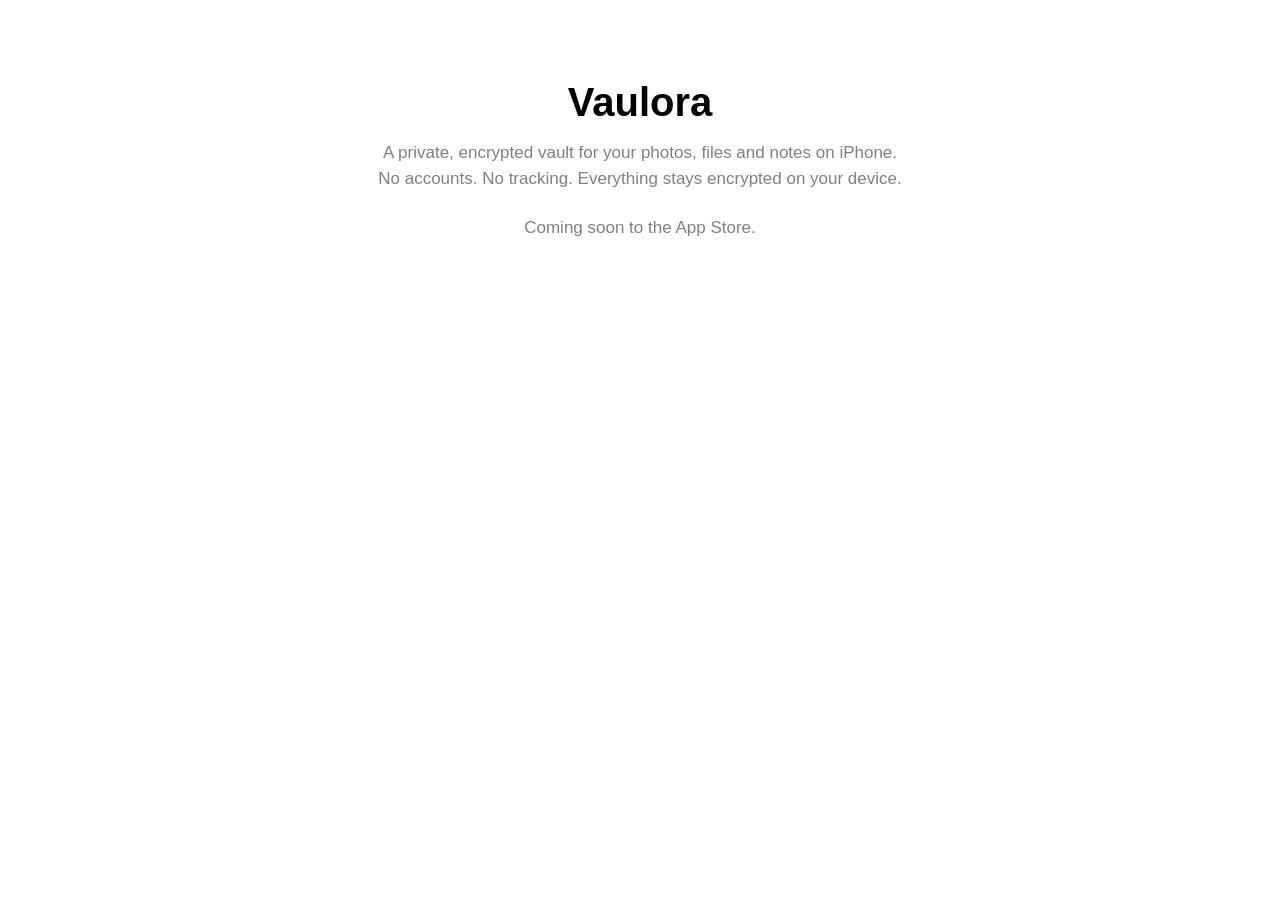
==== index.html @ 3cbb9f8a "Phase 1: encrypted vault core, unlock, biometrics, recovery key, auto-lock - Argon2id (libsodium via" ====
<!doctype html>
<html lang="en">
<head>
<meta charset="utf-8">
<meta name="viewport" content="width=device-width, initial-scale=1">
<title>Vaulora</title>
<meta name="description" content="Vaulora: a private, encrypted vault for your photos, files and notes on iPhone.">
<style>
  :root { color-scheme: light dark; --accent: #5A5BD1; }
  body { margin: 0; font: 17px/1.5 -apple-system, BlinkMacSystemFont, "Helvetica Neue", sans-serif; background: Canvas; color: CanvasText; }
  main { max-width: 640px; margin: 0 auto; padding: 72px 16px; text-align: center; }
  h1 { font-size: 40px; margin: 0 0 8px; }
  p { color: GrayText; margin: 0 0 24px; }
  a { color: var(--accent); }
</style>
</head>
<body>
<main>
  <h1>Vaulora</h1>
  <p>A private, encrypted vault for your photos, files and notes on iPhone.<br>No accounts. No tracking. Everything stays encrypted on your device.</p>
  <p>Coming soon to the App Store.</p>
</main>
</body>
</html>
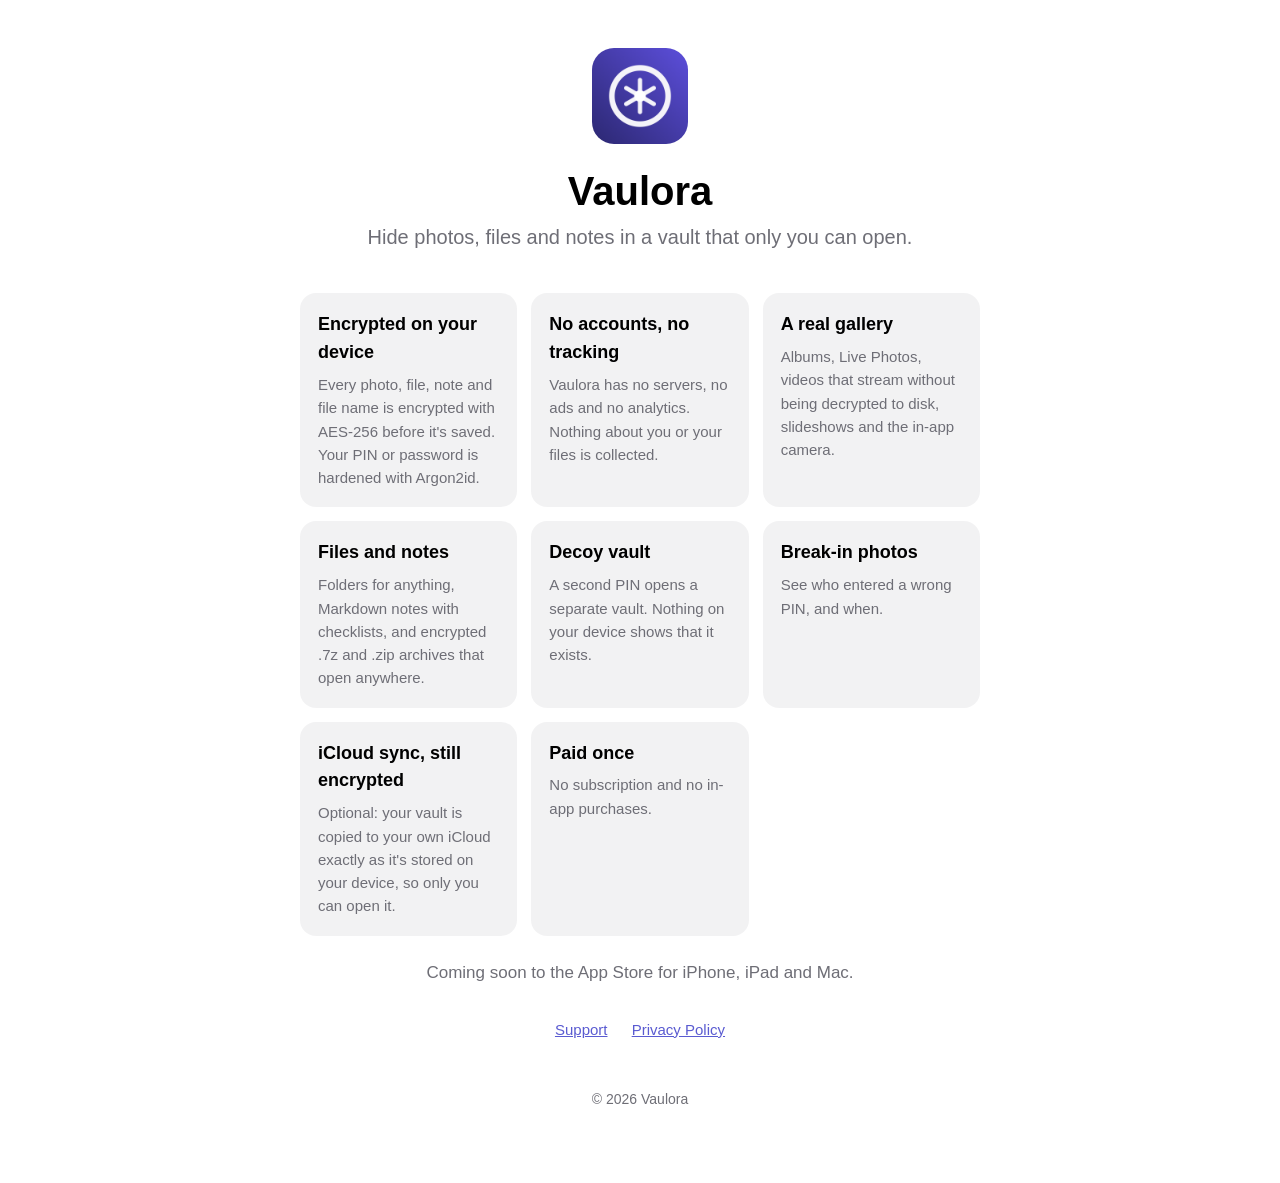
==== commit bc5fd0ae: "Phase 8: iPad and Mac, polish, App Store materials - iPhone + iPad (all orientations), Apple-silicon" ====
--- a/index.html
+++ b/index.html
@@ -3,22 +3,34 @@
 <head>
 <meta charset="utf-8">
 <meta name="viewport" content="width=device-width, initial-scale=1">
-<title>Vaulora</title>
-<meta name="description" content="Vaulora: a private, encrypted vault for your photos, files and notes on iPhone.">
-<style>
-  :root { color-scheme: light dark; --accent: #5A5BD1; }
-  body { margin: 0; font: 17px/1.5 -apple-system, BlinkMacSystemFont, "Helvetica Neue", sans-serif; background: Canvas; color: CanvasText; }
-  main { max-width: 640px; margin: 0 auto; padding: 72px 16px; text-align: center; }
-  h1 { font-size: 40px; margin: 0 0 8px; }
-  p { color: GrayText; margin: 0 0 24px; }
-  a { color: var(--accent); }
-</style>
+<title>Vaulora: Secure Folder &amp; Vault</title>
+<meta name="description" content="Vaulora is a private, encrypted vault for your photos, files and notes on iPhone, iPad and Mac. No accounts, no tracking.">
+<link rel="icon" href="assets/icon.png">
+<link rel="stylesheet" href="assets/style.css">
 </head>
 <body>
 <main>
-  <h1>Vaulora</h1>
-  <p>A private, encrypted vault for your photos, files and notes on iPhone.<br>No accounts. No tracking. Everything stays encrypted on your device.</p>
-  <p>Coming soon to the App Store.</p>
+  <header>
+    <img src="assets/icon.png" alt="">
+    <h1>Vaulora</h1>
+    <p class="lead">Hide photos, files and notes in a vault that only you can open.</p>
+  </header>
+
+  <div class="grid">
+    <div class="card"><h3>Encrypted on your device</h3><p>Every photo, file, note and file name is encrypted with AES-256 before it's saved. Your PIN or password is hardened with Argon2id.</p></div>
+    <div class="card"><h3>No accounts, no tracking</h3><p>Vaulora has no servers, no ads and no analytics. Nothing about you or your files is collected.</p></div>
+    <div class="card"><h3>A real gallery</h3><p>Albums, Live Photos, videos that stream without being decrypted to disk, slideshows and the in-app camera.</p></div>
+    <div class="card"><h3>Files and notes</h3><p>Folders for anything, Markdown notes with checklists, and encrypted .7z and .zip archives that open anywhere.</p></div>
+    <div class="card"><h3>Decoy vault</h3><p>A second PIN opens a separate vault. Nothing on your device shows that it exists.</p></div>
+    <div class="card"><h3>Break-in photos</h3><p>See who entered a wrong PIN, and when.</p></div>
+    <div class="card"><h3>iCloud sync, still encrypted</h3><p>Optional: your vault is copied to your own iCloud exactly as it's stored on your device, so only you can open it.</p></div>
+    <div class="card"><h3>Paid once</h3><p>No subscription and no in-app purchases.</p></div>
+  </div>
+
+  <p class="muted" style="text-align:center">Coming soon to the App Store for iPhone, iPad and Mac.</p>
+
+  <nav><a href="support.html">Support</a> <a href="privacy.html">Privacy Policy</a></nav>
+  <footer>© 2026 Vaulora</footer>
 </main>
 </body>
 </html>
--- a/assets/style.css
+++ b/assets/style.css
@@ -0,0 +1,21 @@
+:root { color-scheme: light dark; --accent: #5A5BD1; --muted: #6e6e76; --card: rgba(127, 127, 140, 0.1); }
+@media (prefers-color-scheme: dark) { :root { --accent: #8C88F4; --muted: #a1a1aa; } }
+* { box-sizing: border-box; }
+body { margin: 0; font: 17px/1.55 -apple-system, BlinkMacSystemFont, "SF Pro Text", "Helvetica Neue", sans-serif; background: Canvas; color: CanvasText; }
+main { max-width: 720px; margin: 0 auto; padding: 48px 20px 72px; }
+header { text-align: center; margin-bottom: 40px; }
+header img { width: 96px; height: 96px; border-radius: 22px; }
+h1 { font-size: 40px; line-height: 1.15; margin: 16px 0 8px; }
+h2 { font-size: 24px; margin: 40px 0 12px; }
+h3 { font-size: 18px; margin: 24px 0 6px; }
+p, li { color: CanvasText; }
+.lead { color: var(--muted); font-size: 20px; margin: 0; }
+.muted { color: var(--muted); }
+a { color: var(--accent); }
+.grid { display: grid; grid-template-columns: repeat(auto-fit, minmax(200px, 1fr)); gap: 14px; margin: 24px 0; }
+.card { background: var(--card); border-radius: 16px; padding: 18px; }
+.card h3 { margin-top: 0; }
+.card p { margin: 0; color: var(--muted); font-size: 15px; }
+nav { text-align: center; margin: 32px 0 0; font-size: 15px; }
+nav a { margin: 0 10px; }
+footer { text-align: center; color: var(--muted); font-size: 14px; margin-top: 48px; }
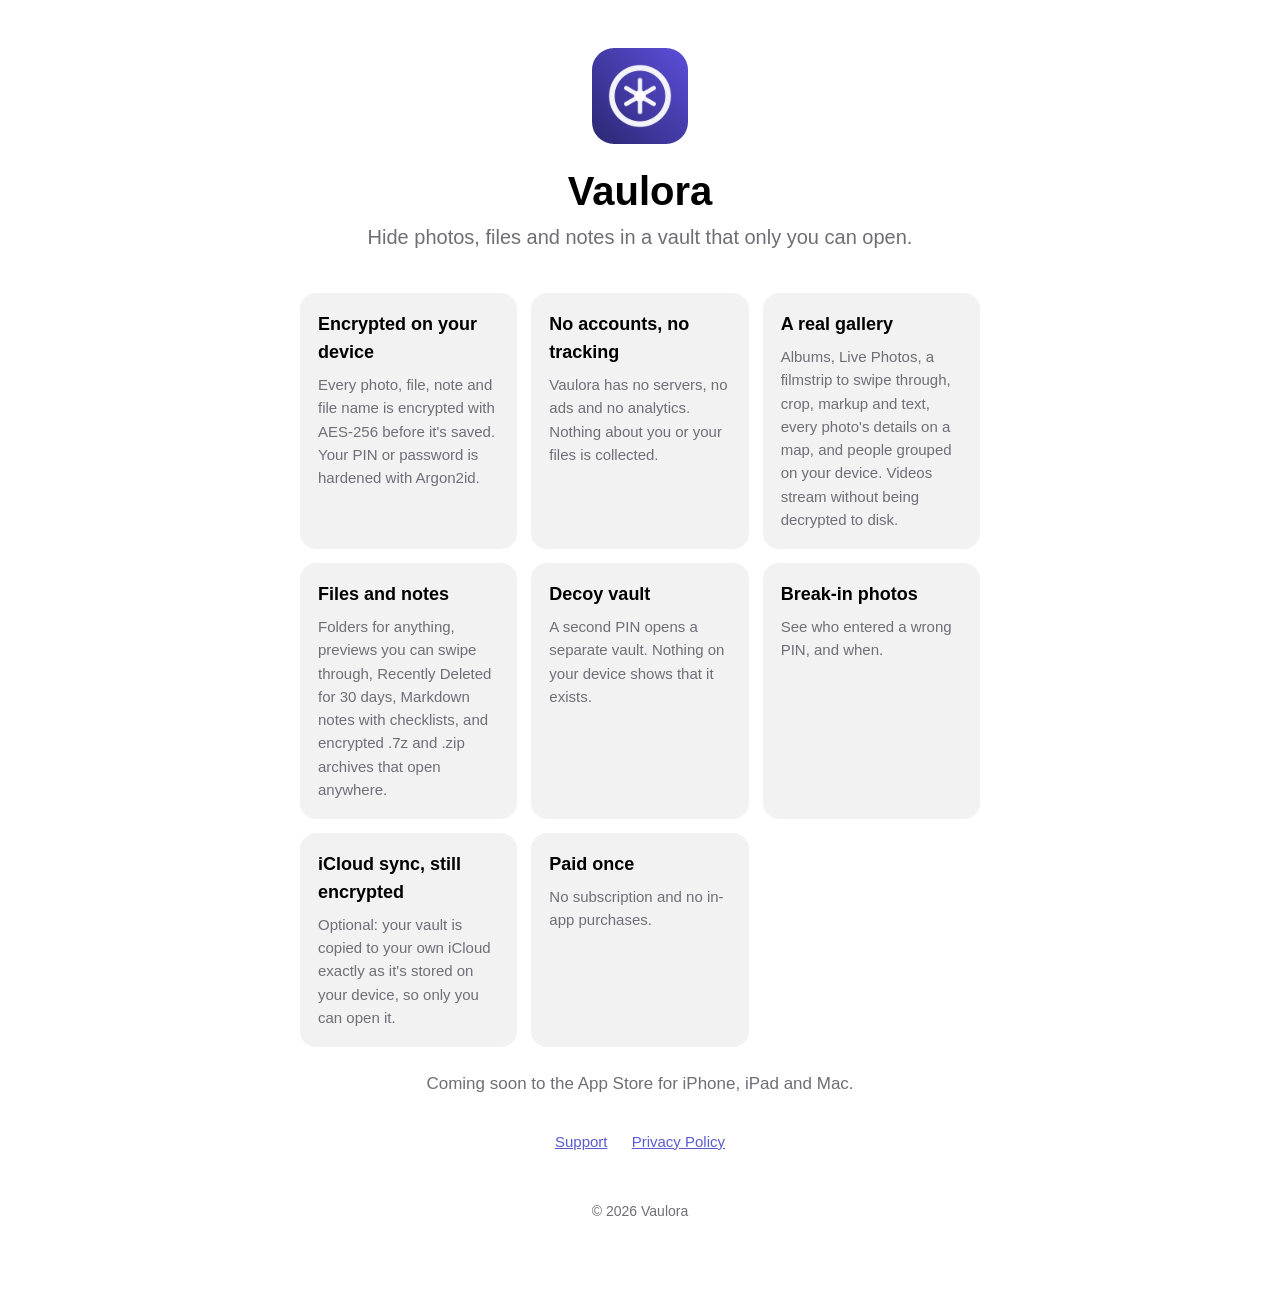
==== commit a61dfb78: "Gallery filmstrip and editing, full metadata with a map, People, swipeable file previews Gallery - F" ====
--- a/index.html
+++ b/index.html
@@ -19,8 +19,8 @@
   <div class="grid">
     <div class="card"><h3>Encrypted on your device</h3><p>Every photo, file, note and file name is encrypted with AES-256 before it's saved. Your PIN or password is hardened with Argon2id.</p></div>
     <div class="card"><h3>No accounts, no tracking</h3><p>Vaulora has no servers, no ads and no analytics. Nothing about you or your files is collected.</p></div>
-    <div class="card"><h3>A real gallery</h3><p>Albums, Live Photos, videos that stream without being decrypted to disk, slideshows and the in-app camera.</p></div>
-    <div class="card"><h3>Files and notes</h3><p>Folders for anything, Markdown notes with checklists, and encrypted .7z and .zip archives that open anywhere.</p></div>
+    <div class="card"><h3>A real gallery</h3><p>Albums, Live Photos, a filmstrip to swipe through, crop, markup and text, every photo's details on a map, and people grouped on your device. Videos stream without being decrypted to disk.</p></div>
+    <div class="card"><h3>Files and notes</h3><p>Folders for anything, previews you can swipe through, Recently Deleted for 30 days, Markdown notes with checklists, and encrypted .7z and .zip archives that open anywhere.</p></div>
     <div class="card"><h3>Decoy vault</h3><p>A second PIN opens a separate vault. Nothing on your device shows that it exists.</p></div>
     <div class="card"><h3>Break-in photos</h3><p>See who entered a wrong PIN, and when.</p></div>
     <div class="card"><h3>iCloud sync, still encrypted</h3><p>Optional: your vault is copied to your own iCloud exactly as it's stored on your device, so only you can open it.</p></div>
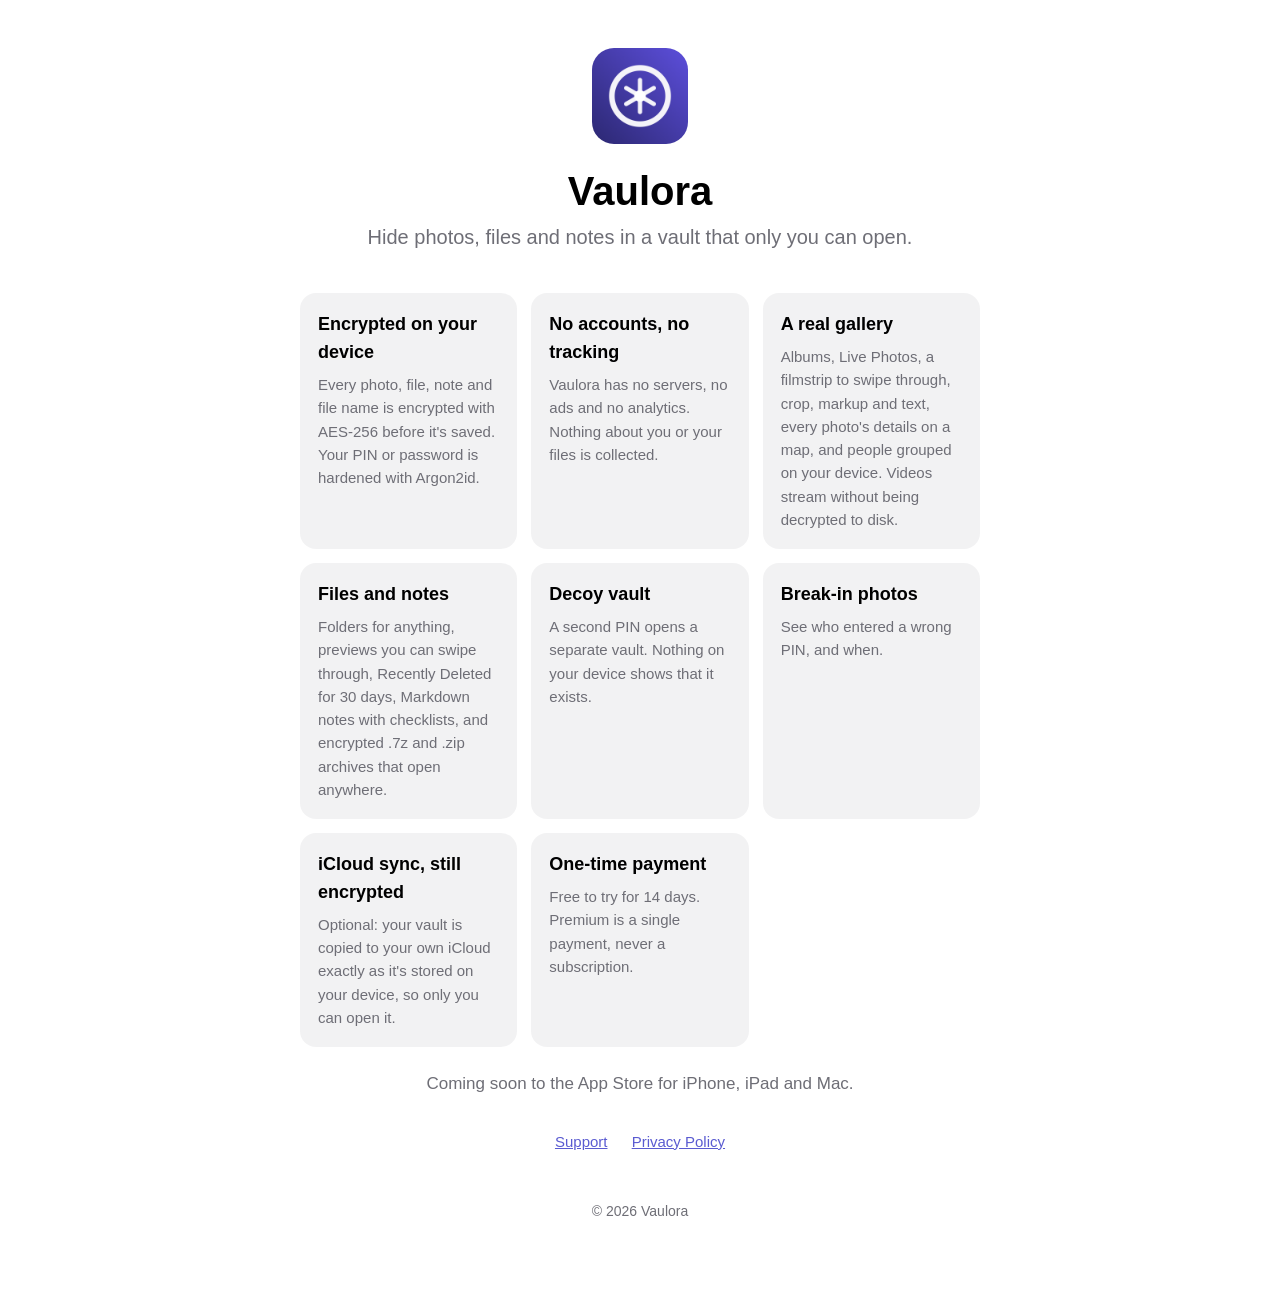
==== commit 3b493ed9: "Premium: free 14-day trial, 50-item free tier, Lifetime Premium as a one-time payment - StoreKit 2 o" ====
--- a/index.html
+++ b/index.html
@@ -24,7 +24,7 @@
     <div class="card"><h3>Decoy vault</h3><p>A second PIN opens a separate vault. Nothing on your device shows that it exists.</p></div>
     <div class="card"><h3>Break-in photos</h3><p>See who entered a wrong PIN, and when.</p></div>
     <div class="card"><h3>iCloud sync, still encrypted</h3><p>Optional: your vault is copied to your own iCloud exactly as it's stored on your device, so only you can open it.</p></div>
-    <div class="card"><h3>Paid once</h3><p>No subscription and no in-app purchases.</p></div>
+    <div class="card"><h3>One-time payment</h3><p>Free to try for 14 days. Premium is a single payment, never a subscription.</p></div>
   </div>
 
   <p class="muted" style="text-align:center">Coming soon to the App Store for iPhone, iPad and Mac.</p>
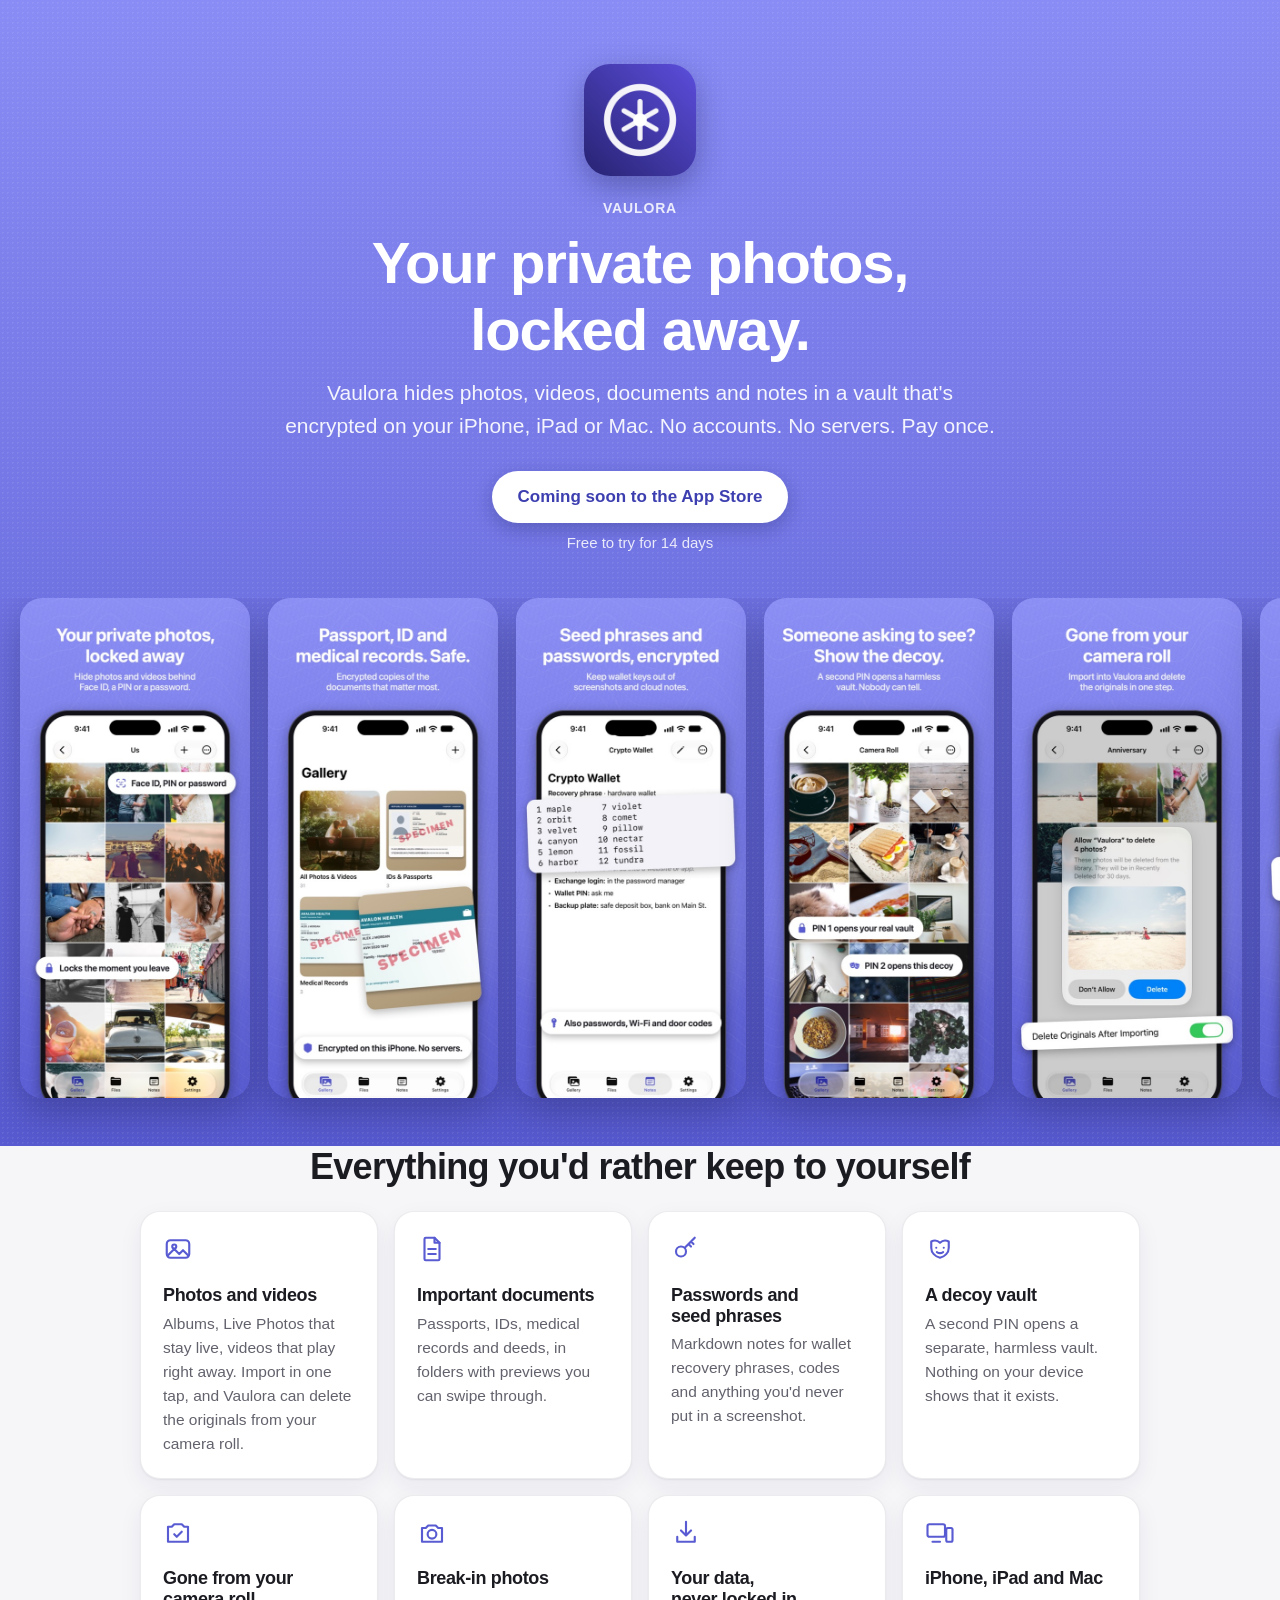
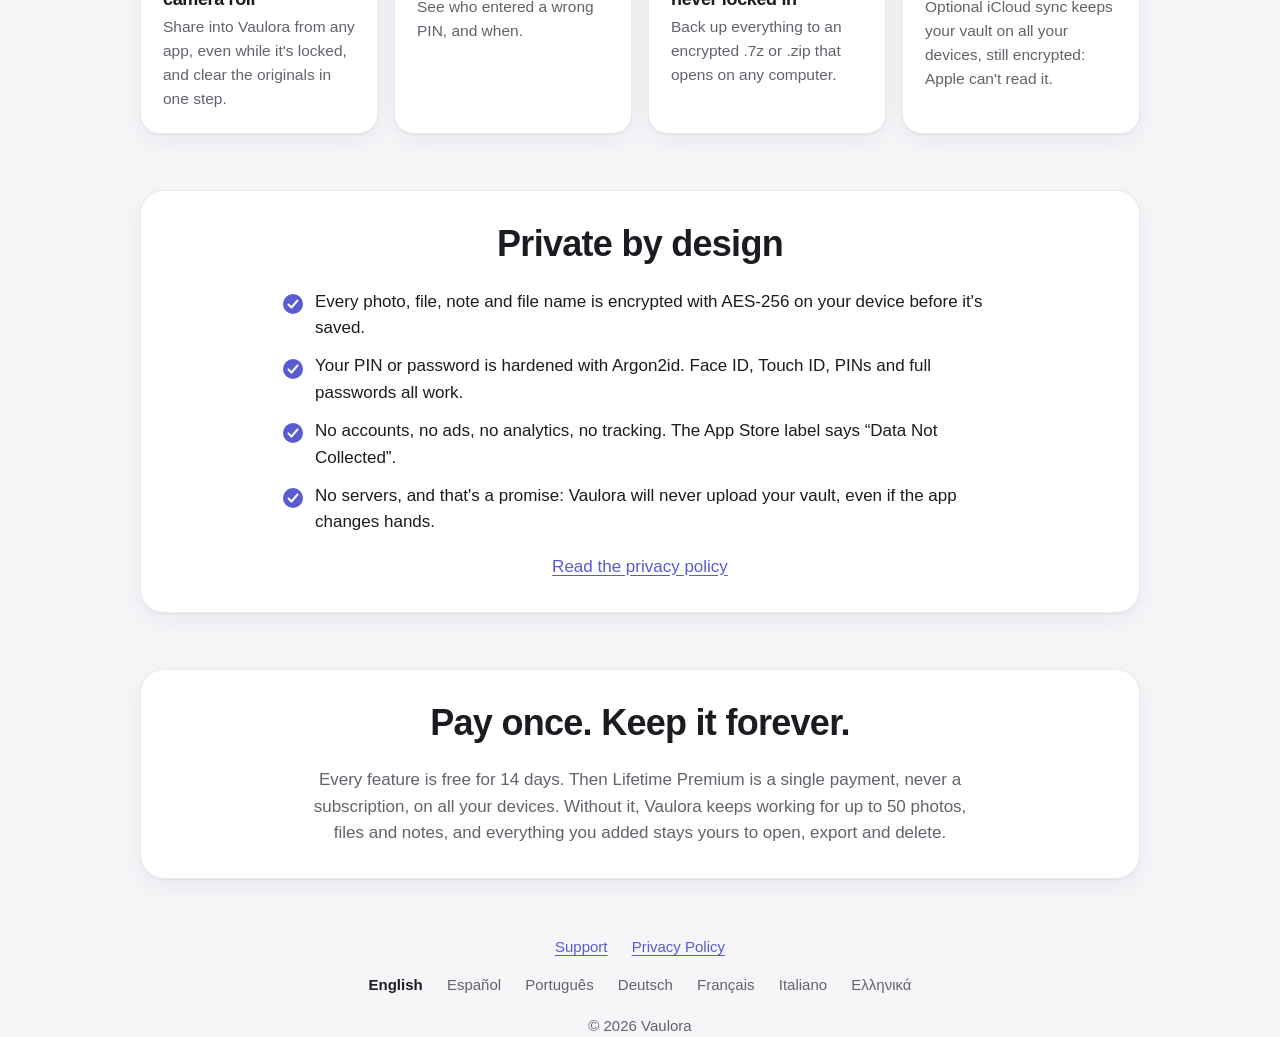
==== commit e41ade65: "Website: landing page in seven languages, with the screenshots, features, privacy and pricing; suppo" ====
--- a/index.html
+++ b/index.html
@@ -3,34 +3,114 @@
 <head>
 <meta charset="utf-8">
 <meta name="viewport" content="width=device-width, initial-scale=1">
-<title>Vaulora: Secure Folder &amp; Vault</title>
-<meta name="description" content="Vaulora is a private, encrypted vault for your photos, files and notes on iPhone, iPad and Mac. No accounts, no tracking.">
+<title>Vaulora: Photo Vault &amp; Locker</title>
+<meta name="description" content="Hide photos, videos, documents and notes in a vault encrypted on your iPhone, iPad or Mac. No accounts. No servers. Pay once.">
+<link rel="canonical" href="https://vaulora.xyz/">
+<link rel="alternate" hreflang="en" href="https://vaulora.xyz/">
+<link rel="alternate" hreflang="es-MX" href="https://vaulora.xyz/es/">
+<link rel="alternate" hreflang="pt-BR" href="https://vaulora.xyz/pt-br/">
+<link rel="alternate" hreflang="de" href="https://vaulora.xyz/de/">
+<link rel="alternate" hreflang="fr" href="https://vaulora.xyz/fr/">
+<link rel="alternate" hreflang="it" href="https://vaulora.xyz/it/">
+<link rel="alternate" hreflang="el" href="https://vaulora.xyz/el/">
+<link rel="alternate" hreflang="x-default" href="https://vaulora.xyz/">
+<meta property="og:title" content="Vaulora: Photo Vault &amp; Locker">
+<meta property="og:description" content="Hide photos, videos, documents and notes in a vault encrypted on your iPhone, iPad or Mac. No accounts. No servers. Pay once.">
+<meta property="og:image" content="https://vaulora.xyz/assets/screens/iphone-01-us.jpg">
+<meta property="og:url" content="https://vaulora.xyz/">
+<meta name="twitter:card" content="summary_large_image">
+<meta name="theme-color" content="#585BD1">
 <link rel="icon" href="assets/icon.png">
-<link rel="stylesheet" href="assets/style.css">
+<link rel="apple-touch-icon" href="assets/apple-touch-icon.png">
+<link rel="stylesheet" href="assets/site.css">
 </head>
 <body>
-<main>
-  <header>
-    <img src="assets/icon.png" alt="">
-    <h1>Vaulora</h1>
-    <p class="lead">Hide photos, files and notes in a vault that only you can open.</p>
-  </header>
-
-  <div class="grid">
-    <div class="card"><h3>Encrypted on your device</h3><p>Every photo, file, note and file name is encrypted with AES-256 before it's saved. Your PIN or password is hardened with Argon2id.</p></div>
-    <div class="card"><h3>No accounts, no tracking</h3><p>Vaulora has no servers, no ads and no analytics. Nothing about you or your files is collected.</p></div>
-    <div class="card"><h3>A real gallery</h3><p>Albums, Live Photos, a filmstrip to swipe through, crop, markup and text, every photo's details on a map, and people grouped on your device. Videos stream without being decrypted to disk.</p></div>
-    <div class="card"><h3>Files and notes</h3><p>Folders for anything, previews you can swipe through, Recently Deleted for 30 days, Markdown notes with checklists, and encrypted .7z and .zip archives that open anywhere.</p></div>
-    <div class="card"><h3>Decoy vault</h3><p>A second PIN opens a separate vault. Nothing on your device shows that it exists.</p></div>
-    <div class="card"><h3>Break-in photos</h3><p>See who entered a wrong PIN, and when.</p></div>
-    <div class="card"><h3>iCloud sync, still encrypted</h3><p>Optional: your vault is copied to your own iCloud exactly as it's stored on your device, so only you can open it.</p></div>
-    <div class="card"><h3>One-time payment</h3><p>Free to try for 14 days. Premium is a single payment, never a subscription.</p></div>
+<header class="hero">
+  <div class="wrap">
+    <img class="icon" src="assets/icon-512.png" alt="" width="112" height="112">
+    <p class="brand">Vaulora</p>
+    <h1>Your private photos, locked away.</h1>
+    <p class="lead">Vaulora hides photos, videos, documents and notes in a vault that&#x27;s encrypted on your iPhone, iPad or Mac. No accounts. No servers. Pay once.</p>
+    <p class="cta"><span class="badge">Coming soon to the App Store</span><span class="note">Free to try for 14 days</span></p>
   </div>
-
-  <p class="muted" style="text-align:center">Coming soon to the App Store for iPhone, iPad and Mac.</p>
-
+  <div class="screens" role="img" aria-label="Vaulora screenshots">
+    <div class="strip">
+      <img src="assets/screens/iphone-01-us.jpg" alt="" width="440" height="956" loading="eager">
+      <img src="assets/screens/iphone-02-gallery.jpg" alt="" width="440" height="956" loading="eager">
+      <img src="assets/screens/iphone-03-crypto.jpg" alt="" width="440" height="956" loading="eager">
+      <img src="assets/screens/iphone-04-decoy.jpg" alt="" width="440" height="956" loading="lazy">
+      <img src="assets/screens/iphone-05-delete-prompt.jpg" alt="" width="440" height="956" loading="lazy">
+      <img src="assets/screens/iphone-06-breakin.jpg" alt="" width="440" height="956" loading="lazy">
+      <img src="assets/screens/iphone-07-backup.jpg" alt="" width="440" height="956" loading="lazy">
+      <img src="assets/screens/iphone-08-premium.jpg" alt="" width="440" height="956" loading="lazy">
+    </div>
+  </div>
+</header>
+<main class="wrap">
+  <section>
+    <h2>Everything you&#x27;d rather keep to yourself</h2>
+    <div class="features">
+      <article class="feature">
+        <svg viewBox="0 0 24 24" aria-hidden="true"><rect x="3" y="5" width="18" height="14" rx="3"/><circle cx="9" cy="10" r="1.6"/><path d="M4 17l5-5 4 4 3-3 4 4"/></svg>
+        <h3>Photos and videos</h3>
+        <p>Albums, Live Photos that stay live, videos that play right away. Import in one tap, and Vaulora can delete the originals from your camera roll.</p>
+      </article>
+      <article class="feature">
+        <svg viewBox="0 0 24 24" aria-hidden="true"><path d="M7 3h7l4 4v13a1 1 0 0 1-1 1H7a1 1 0 0 1-1-1V4a1 1 0 0 1 1-1z"/><path d="M14 3v4h4M9 12h6M9 16h6"/></svg>
+        <h3>Important documents</h3>
+        <p>Passports, IDs, medical records and deeds, in folders with previews you can swipe through.</p>
+      </article>
+      <article class="feature">
+        <svg viewBox="0 0 24 24" aria-hidden="true"><circle cx="8" cy="14" r="4"/><path d="M11 11l8-8M16 6l2 2M14 8l2 2"/></svg>
+        <h3>Passwords and seed phrases</h3>
+        <p>Markdown notes for wallet recovery phrases, codes and anything you&#x27;d never put in a screenshot.</p>
+      </article>
+      <article class="feature">
+        <svg viewBox="0 0 24 24" aria-hidden="true"><path d="M5 6c2-1 5-1 7 1 2-2 5-2 7-1v5c0 4-3 7-7 8-4-1-7-4-7-8V6z"/><path d="M9 11h.01M15 11h.01M9.5 14.5c1.5 1 3.5 1 5 0"/></svg>
+        <h3>A decoy vault</h3>
+        <p>A second PIN opens a separate, harmless vault. Nothing on your device shows that it exists.</p>
+      </article>
+      <article class="feature">
+        <svg viewBox="0 0 24 24" aria-hidden="true"><path d="M4 7h3l2-2h6l2 2h3v12H4z"/><path d="M9 13l2 2 4-4"/></svg>
+        <h3>Gone from your camera roll</h3>
+        <p>Share into Vaulora from any app, even while it&#x27;s locked, and clear the originals in one step.</p>
+      </article>
+      <article class="feature">
+        <svg viewBox="0 0 24 24" aria-hidden="true"><path d="M4 8h3l2-2h6l2 2h3v11H4z"/><circle cx="12" cy="13" r="3.5"/></svg>
+        <h3>Break-in photos</h3>
+        <p>See who entered a wrong PIN, and when.</p>
+      </article>
+      <article class="feature">
+        <svg viewBox="0 0 24 24" aria-hidden="true"><path d="M12 3v11M8 10l4 4 4-4"/><path d="M5 15v4h14v-4"/></svg>
+        <h3>Your data, never locked in</h3>
+        <p>Back up everything to an encrypted .7z or .zip that opens on any computer.</p>
+      </article>
+      <article class="feature">
+        <svg viewBox="0 0 24 24" aria-hidden="true"><rect x="2" y="5" width="14" height="10" rx="1.5"/><path d="M6 19h6"/><rect x="17" y="8" width="5" height="11" rx="1.2"/></svg>
+        <h3>iPhone, iPad and Mac</h3>
+        <p>Optional iCloud sync keeps your vault on all your devices, still encrypted: Apple can&#x27;t read it.</p>
+      </article>
+    </div>
+  </section>
+  <section class="panel">
+    <h2>Private by design</h2>
+    <ul class="checks">
+        <li>Every photo, file, note and file name is encrypted with AES-256 on your device before it&#x27;s saved.</li>
+        <li>Your PIN or password is hardened with Argon2id. Face ID, Touch ID, PINs and full passwords all work.</li>
+        <li>No accounts, no ads, no analytics, no tracking. The App Store label says “Data Not Collected”.</li>
+        <li>No servers, and that&#x27;s a promise: Vaulora will never upload your vault, even if the app changes hands.</li>
+    </ul>
+    <p><a href="privacy.html">Read the privacy policy</a></p>
+  </section>
+  <section class="panel price">
+    <h2>Pay once. Keep it forever.</h2>
+    <p>Every feature is free for 14 days. Then Lifetime Premium is a single payment, never a subscription, on all your devices. Without it, Vaulora keeps working for up to 50 photos, files and notes, and everything you added stays yours to open, export and delete.</p>
+  </section>
+</main>
+<footer class="wrap">
   <nav><a href="support.html">Support</a> <a href="privacy.html">Privacy Policy</a></nav>
-  <footer>© 2026 Vaulora</footer>
-</main>
+  <nav class="languages" aria-label="Language"><a href="" hreflang="en" lang="en" aria-current="page">English</a> <a href="es/" hreflang="es-MX" lang="es-MX">Español</a> <a href="pt-br/" hreflang="pt-BR" lang="pt-BR">Português</a> <a href="de/" hreflang="de" lang="de">Deutsch</a> <a href="fr/" hreflang="fr" lang="fr">Français</a> <a href="it/" hreflang="it" lang="it">Italiano</a> <a href="el/" hreflang="el" lang="el">Ελληνικά</a></nav>
+  <p>© 2026 Vaulora</p>
+</footer>
 </body>
 </html>
--- a/assets/site.css
+++ b/assets/site.css
@@ -0,0 +1,121 @@
+/* Vaulora landing page. The indigo gradient and white type match the App Store screenshots. */
+:root {
+  color-scheme: light dark;
+  --accent: #585BD1;
+  --accent-light: #898CF4;
+  --ink: #1b1b22;
+  --muted: #62626d;
+  --bg: #f6f6f9;
+  --card: #ffffff;
+  --line: rgba(20, 20, 40, 0.08);
+  --shadow: 0 1px 2px rgba(20, 20, 60, 0.06), 0 8px 24px rgba(20, 20, 60, 0.06);
+}
+@media (prefers-color-scheme: dark) {
+  :root {
+    --accent: #9a9cf7;
+    --ink: #f2f2f7;
+    --muted: #a3a3ae;
+    --bg: #0e0e13;
+    --card: #1a1a22;
+    --line: rgba(255, 255, 255, 0.08);
+    --shadow: none;
+  }
+}
+* { box-sizing: border-box; }
+html { -webkit-text-size-adjust: 100%; }
+body {
+  margin: 0;
+  font: 17px/1.55 -apple-system, BlinkMacSystemFont, "SF Pro Text", "Segoe UI", "Helvetica Neue", Arial, sans-serif;
+  background: var(--bg);
+  color: var(--ink);
+}
+.wrap { max-width: 1040px; margin: 0 auto; padding: 0 20px; }
+a { color: var(--accent); text-underline-offset: 3px; }
+h1, h2, h3 { letter-spacing: -0.02em; line-height: 1.15; text-wrap: balance; }
+p { text-wrap: pretty; }
+
+/* Hero */
+.hero {
+  color: #fff;
+  text-align: center;
+  padding: 64px 0 0;
+  background: linear-gradient(180deg, #898CF4 0%, #585BD1 100%);
+  overflow: hidden;
+  position: relative;
+}
+.hero::before {
+  /* A faint grain, like the screenshots' texture. */
+  content: "";
+  position: absolute;
+  inset: 0;
+  background-image: radial-gradient(rgba(255, 255, 255, 0.08) 1px, transparent 1px);
+  background-size: 5px 5px;
+  pointer-events: none;
+}
+.hero .wrap { position: relative; }
+.icon { width: 112px; height: 112px; border-radius: 26px; box-shadow: 0 10px 30px rgba(20, 20, 70, 0.35); }
+.brand { margin: 14px 0 0; font-weight: 600; letter-spacing: 0.06em; text-transform: uppercase; font-size: 14px; opacity: 0.85; }
+.hero h1 { font-size: clamp(34px, 6vw, 58px); margin: 10px auto 14px; max-width: 14em; }
+.lead { font-size: clamp(17px, 2.2vw, 21px); max-width: 34em; margin: 0 auto; opacity: 0.92; }
+.cta { margin: 28px 0 0; display: flex; flex-direction: column; align-items: center; gap: 8px; }
+.badge {
+  display: inline-block;
+  background: #fff;
+  color: #3d3fb0;
+  font-weight: 600;
+  padding: 13px 26px;
+  border-radius: 999px;
+  box-shadow: 0 6px 18px rgba(20, 20, 70, 0.25);
+}
+.note { font-size: 15px; opacity: 0.85; }
+
+/* Screenshot strip: scrolls sideways on small screens, centered on large ones. */
+.screens { position: relative; margin-top: 44px; padding-bottom: 48px; overflow-x: auto; scroll-snap-type: x mandatory; scrollbar-width: none; }
+.screens::-webkit-scrollbar { display: none; }
+.strip { display: flex; gap: 18px; padding: 0 20px; width: max-content; margin: 0 auto; }
+.strip img {
+  width: 230px;
+  height: auto;
+  border-radius: 22px;
+  scroll-snap-align: center;
+  box-shadow: 0 16px 40px rgba(20, 20, 70, 0.35);
+}
+
+/* Sections */
+main { padding: 56px 20px 24px; }
+section { margin: 0 0 56px; }
+h2 { font-size: clamp(26px, 3.6vw, 36px); margin: 0 0 24px; text-align: center; }
+.features { display: grid; grid-template-columns: repeat(auto-fill, minmax(230px, 1fr)); gap: 16px; }
+.feature { background: var(--card); border: 1px solid var(--line); border-radius: 20px; padding: 22px; box-shadow: var(--shadow); }
+.feature svg { width: 30px; height: 30px; fill: none; stroke: var(--accent); stroke-width: 1.7; stroke-linecap: round; stroke-linejoin: round; }
+.feature h3 { font-size: 18px; margin: 12px 0 6px; }
+.feature p { margin: 0; color: var(--muted); font-size: 15.5px; }
+.panel { background: var(--card); border: 1px solid var(--line); border-radius: 24px; padding: 32px clamp(20px, 4vw, 44px); box-shadow: var(--shadow); }
+.checks { list-style: none; padding: 0; margin: 0 auto 18px; max-width: 42em; }
+.checks li { position: relative; padding-left: 32px; margin: 0 0 12px; }
+.checks li::before {
+  content: "";
+  position: absolute;
+  left: 0;
+  top: 0.3em;
+  width: 20px;
+  height: 20px;
+  border-radius: 50%;
+  background: var(--accent) url("data:image/svg+xml,%3Csvg xmlns='http://www.w3.org/2000/svg' viewBox='0 0 20 20'%3E%3Cpath d='M5.5 10.5l3 3 6-7' fill='none' stroke='white' stroke-width='2' stroke-linecap='round' stroke-linejoin='round'/%3E%3C/svg%3E") center/100% no-repeat;
+}
+.panel p { text-align: center; margin: 0; }
+.price p { max-width: 40em; margin: 0 auto; color: var(--muted); }
+
+/* Footer */
+footer { text-align: center; color: var(--muted); font-size: 15px; padding-bottom: 48px; }
+footer nav { margin: 0 0 14px; }
+footer nav a { margin: 0 10px; display: inline-block; }
+.languages a { color: var(--muted); text-decoration: none; }
+.languages a[aria-current] { color: var(--ink); font-weight: 600; }
+footer p { margin: 18px 0 0; }
+
+@media (max-width: 520px) {
+  .hero { padding-top: 44px; }
+  .strip img { width: 200px; }
+  main { padding-top: 40px; }
+}
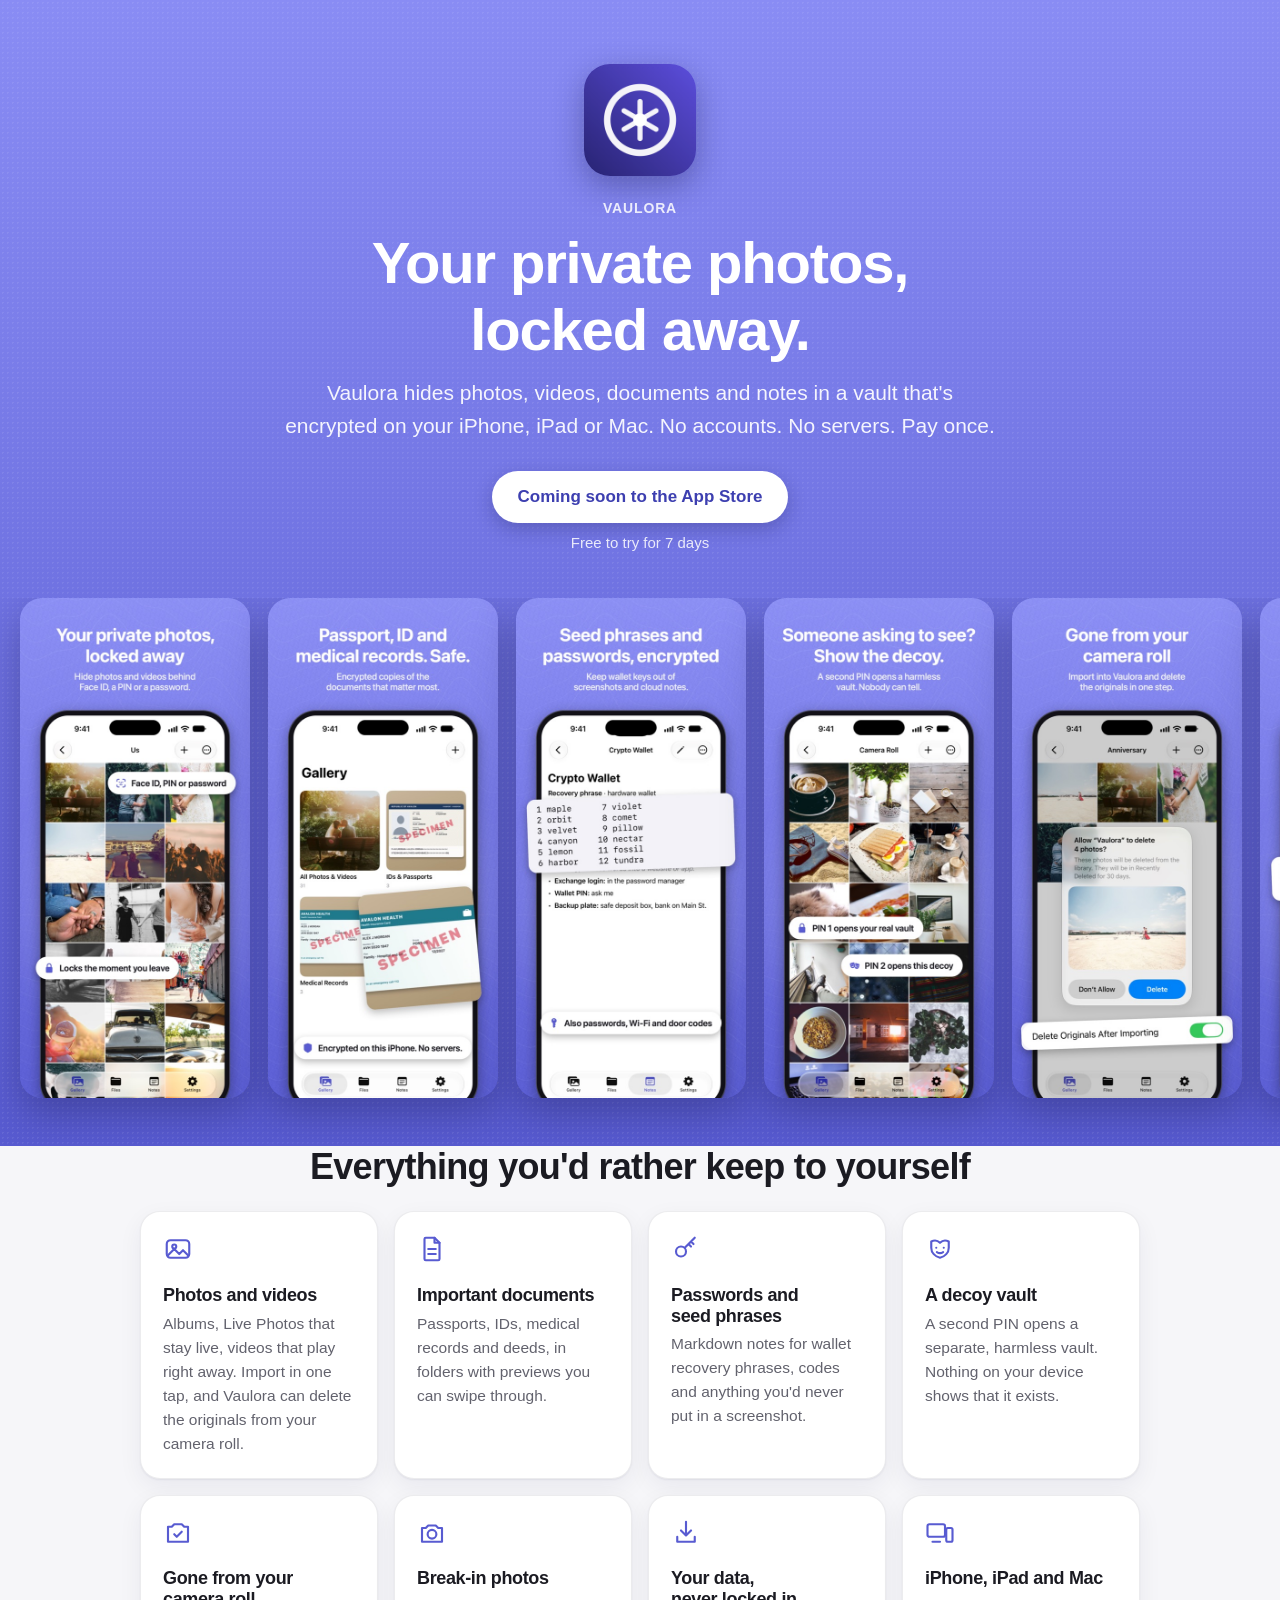
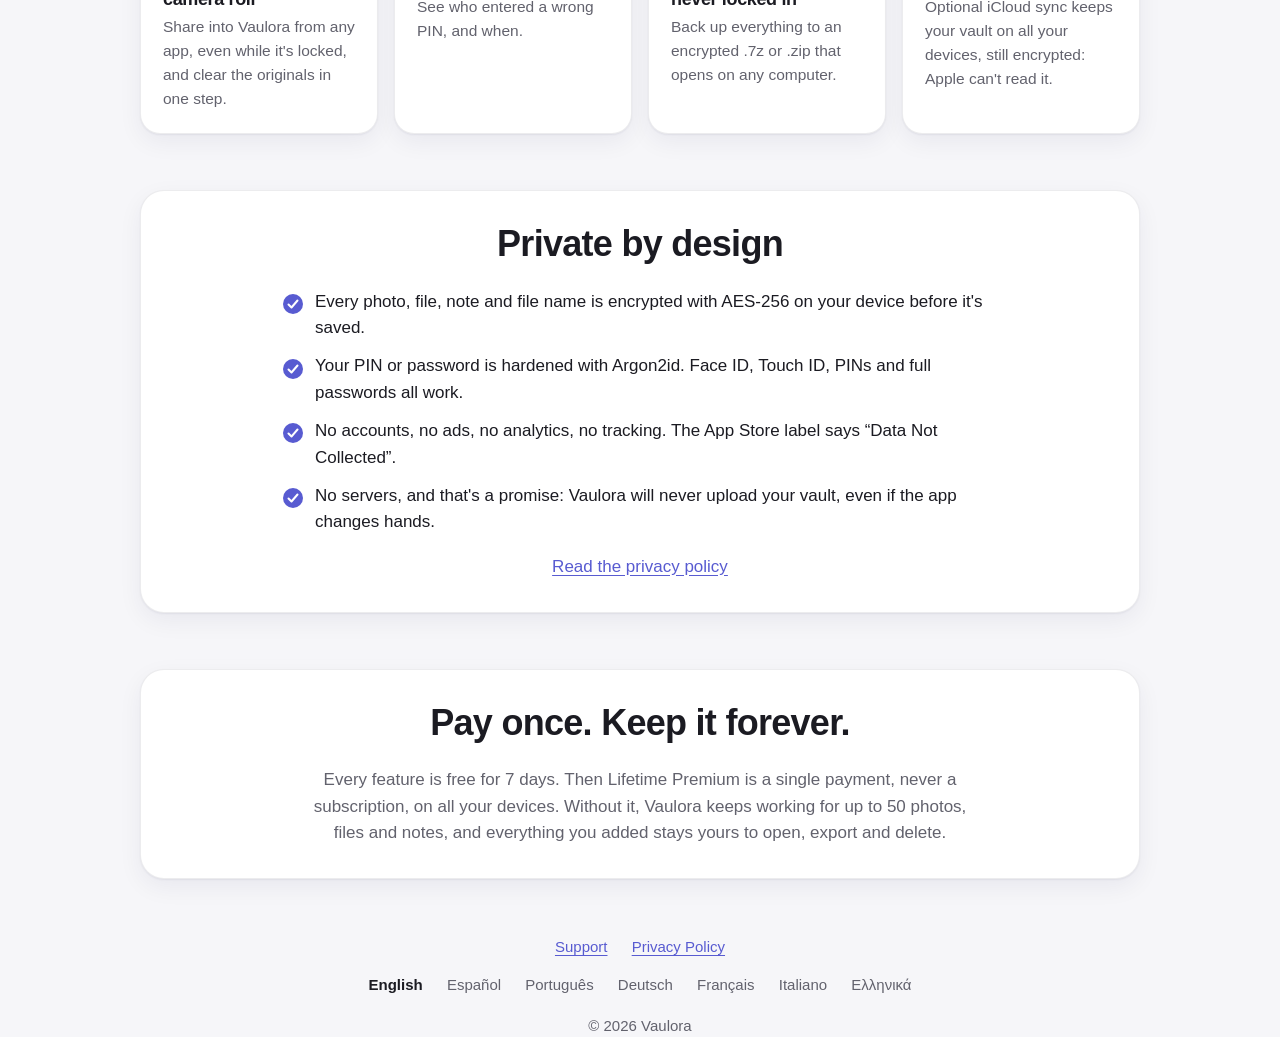
==== commit 3dd89b64: "Free trial is 7 days instead of 14 - Trial length and product ID (com.vaulora.premium.trial7), the P" ====
--- a/index.html
+++ b/index.html
@@ -31,7 +31,7 @@
     <p class="brand">Vaulora</p>
     <h1>Your private photos, locked away.</h1>
     <p class="lead">Vaulora hides photos, videos, documents and notes in a vault that&#x27;s encrypted on your iPhone, iPad or Mac. No accounts. No servers. Pay once.</p>
-    <p class="cta"><span class="badge">Coming soon to the App Store</span><span class="note">Free to try for 14 days</span></p>
+    <p class="cta"><span class="badge">Coming soon to the App Store</span><span class="note">Free to try for 7 days</span></p>
   </div>
   <div class="screens" role="img" aria-label="Vaulora screenshots">
     <div class="strip">
@@ -104,7 +104,7 @@
   </section>
   <section class="panel price">
     <h2>Pay once. Keep it forever.</h2>
-    <p>Every feature is free for 14 days. Then Lifetime Premium is a single payment, never a subscription, on all your devices. Without it, Vaulora keeps working for up to 50 photos, files and notes, and everything you added stays yours to open, export and delete.</p>
+    <p>Every feature is free for 7 days. Then Lifetime Premium is a single payment, never a subscription, on all your devices. Without it, Vaulora keeps working for up to 50 photos, files and notes, and everything you added stays yours to open, export and delete.</p>
   </section>
 </main>
 <footer class="wrap">
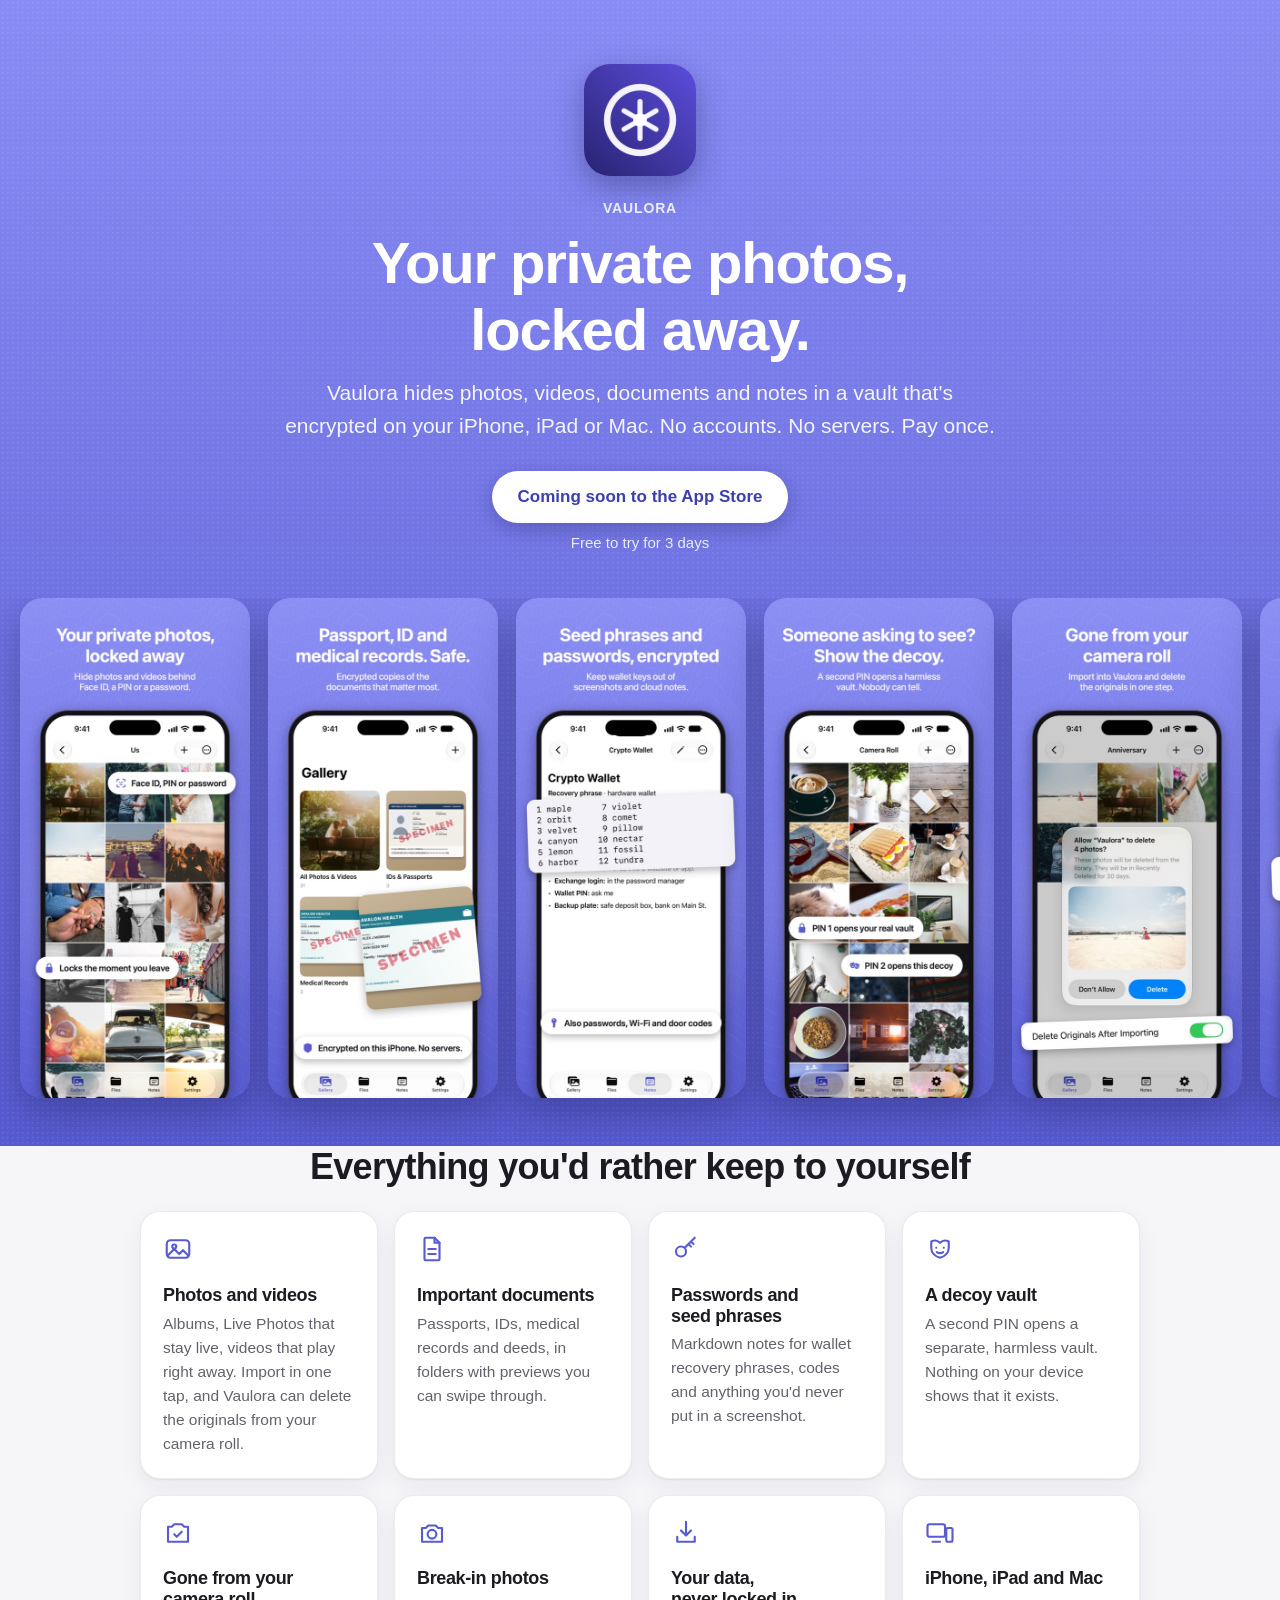
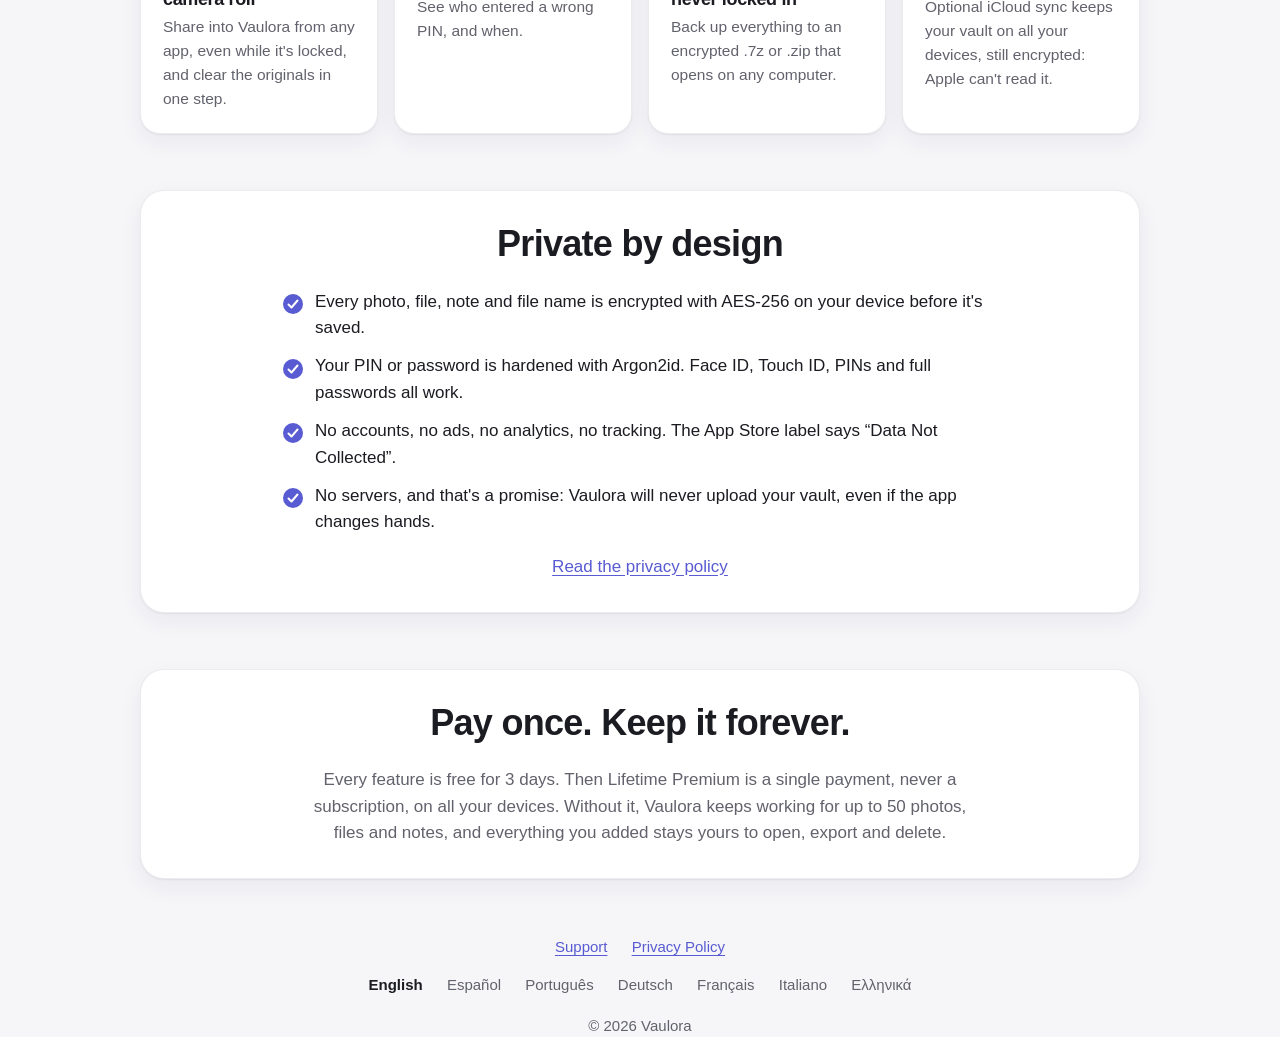
==== commit 00e17391: "Free trial is 3 days instead of 7 The trial product is com.vaulora.premium.trial3 ("3-Day Trial"). C" ====
--- a/index.html
+++ b/index.html
@@ -31,7 +31,7 @@
     <p class="brand">Vaulora</p>
     <h1>Your private photos, locked away.</h1>
     <p class="lead">Vaulora hides photos, videos, documents and notes in a vault that&#x27;s encrypted on your iPhone, iPad or Mac. No accounts. No servers. Pay once.</p>
-    <p class="cta"><span class="badge">Coming soon to the App Store</span><span class="note">Free to try for 7 days</span></p>
+    <p class="cta"><span class="badge">Coming soon to the App Store</span><span class="note">Free to try for 3 days</span></p>
   </div>
   <div class="screens" role="img" aria-label="Vaulora screenshots">
     <div class="strip">
@@ -104,7 +104,7 @@
   </section>
   <section class="panel price">
     <h2>Pay once. Keep it forever.</h2>
-    <p>Every feature is free for 7 days. Then Lifetime Premium is a single payment, never a subscription, on all your devices. Without it, Vaulora keeps working for up to 50 photos, files and notes, and everything you added stays yours to open, export and delete.</p>
+    <p>Every feature is free for 3 days. Then Lifetime Premium is a single payment, never a subscription, on all your devices. Without it, Vaulora keeps working for up to 50 photos, files and notes, and everything you added stays yours to open, export and delete.</p>
   </section>
 </main>
 <footer class="wrap">
